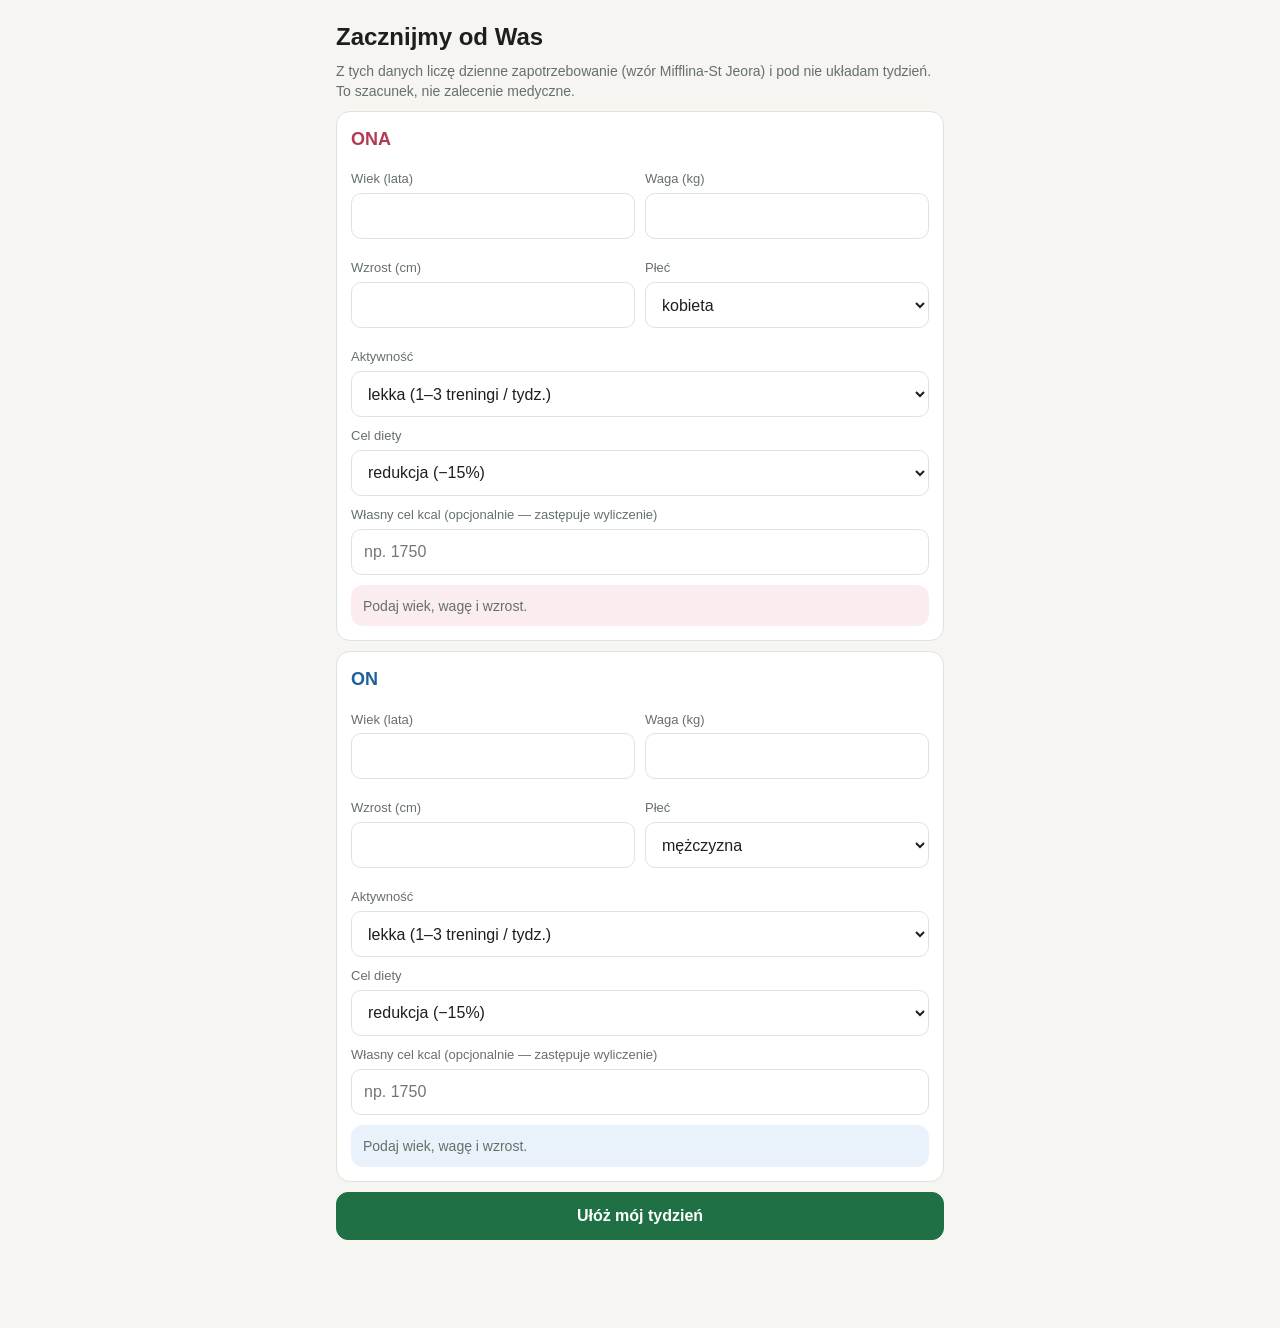
==== index.html @ 9d54a456 "Add files via upload" ====
<!doctype html>
<html lang="pl">
<head>
<meta charset="utf-8">
<meta name="viewport" content="width=device-width, initial-scale=1, viewport-fit=cover">
<title>Plan</title>
<link rel="manifest" href="manifest.json">
<meta name="theme-color" content="#1f7045">
<meta name="apple-mobile-web-app-capable" content="yes">
<meta name="apple-mobile-web-app-title" content="Plan">
<link rel="apple-touch-icon" href="icons/icon-180.png">
<link rel="icon" href="icons/icon-192.png">
<link rel="stylesheet" href="style.css">
</head>
<body>
<main id="view"><p class="pusty">Wczytuję bazę dań…</p></main>
<nav id="tabs" hidden>
  <button data-tab="tydzien">Tydzień</button>
  <button data-tab="zakupy">Zakupy</button>
  <button data-tab="ustawienia">Ustawienia</button>
</nav>
<div id="modal" hidden><div id="modal-box"></div></div>
<script src="app.js"></script>
</body>
</html>
---- style.css ----
:root {
  --bg: #f6f5f1; --card: #ffffff; --ink: #1c1f1d; --mute: #66706a; --line: #dfe3dc;
  --zielony: #1f7045; --zielony-tlo: #e6f1ea;
  --ona: #b23a55; --ona-tlo: #fbecef; --on: #1f5f9c; --on-tlo: #e9f1fa;
  --ostrz: #a8590b; --ostrz-tlo: #fdf1e1;
}
@media (prefers-color-scheme: dark) {
  :root {
    --bg: #131615; --card: #1d2220; --ink: #eceeeb; --mute: #9aa59f; --line: #2f3633;
    --zielony: #5cc48a; --zielony-tlo: #1b2e24;
    --ona: #f08aa2; --ona-tlo: #35202a; --on: #7fb6ea; --on-tlo: #1b2a3a;
    --ostrz: #f0b25e; --ostrz-tlo: #33270f;
  }
}
* { box-sizing: border-box; }
html { -webkit-text-size-adjust: 100%; }
body {
  margin: 0; background: var(--bg); color: var(--ink);
  font: 16px/1.45 -apple-system, BlinkMacSystemFont, "Segoe UI", Roboto, sans-serif;
  padding-bottom: calc(72px + env(safe-area-inset-bottom));
}
main { max-width: 640px; margin: 0 auto; padding: calc(12px + env(safe-area-inset-top)) 16px 16px; }
h1 { font-size: 24px; margin: 8px 0 4px; }
h2 { font-size: 18px; margin: 20px 0 8px; }
h3 { font-size: 15px; margin: 14px 0 6px; color: var(--mute); text-transform: uppercase; letter-spacing: .04em; }
p { margin: 6px 0; }
.mute { color: var(--mute); font-size: 14px; }
.pusty { color: var(--mute); text-align: center; padding: 48px 0; }
.ona { color: var(--ona); } .on { color: var(--on); }

button, select, input { font: inherit; color: inherit; }
button { cursor: pointer; }
.btn {
  display: inline-flex; align-items: center; justify-content: center; min-height: 48px; padding: 0 18px;
  border-radius: 12px; border: 1px solid var(--line); background: var(--card); font-weight: 600;
}
.btn.glowny { background: var(--zielony); border-color: var(--zielony); color: #fff; }
@media (prefers-color-scheme: dark) { .btn.glowny { color: #0e1512; } }
.btn.maly { min-height: 36px; padding: 0 12px; font-size: 14px; border-radius: 10px; }
.btn.szeroki { width: 100%; }
.rzad { display: flex; gap: 8px; flex-wrap: wrap; }
.rzad > .btn { flex: 1; }

.karta { background: var(--card); border: 1px solid var(--line); border-radius: 14px; padding: 14px; margin: 10px 0; }

/* podsumowanie */
.cele { display: grid; grid-template-columns: 1fr 1fr; gap: 8px; }
.cel { border-radius: 12px; padding: 10px 12px; }
.cel.ona { background: var(--ona-tlo); } .cel.on { background: var(--on-tlo); }
.cel b { display: block; font-size: 13px; letter-spacing: .04em; }
.cel .duze { font-size: 20px; font-weight: 700; color: var(--ink); }
.cel small { display: block; color: var(--ink); font-size: 13px; }
.znak { font-weight: 700; }
.znak.ok { color: var(--zielony); } .znak.zle { color: var(--ostrz); }

/* dni */
details.dzien { background: var(--card); border: 1px solid var(--line); border-radius: 14px; margin: 10px 0; overflow: hidden; }
details.dzien > summary { list-style: none; padding: 12px 14px; cursor: pointer; display: flex; justify-content: space-between; gap: 8px; align-items: baseline; }
details.dzien > summary::-webkit-details-marker { display: none; }
details.dzien > summary b { font-size: 17px; }
details.dzien > summary span { font-size: 13px; text-align: right; }
details.dzien[open] > summary { border-bottom: 1px solid var(--line); }
.dzien-tresc { padding: 4px 14px 14px; }
.posilek { padding: 10px 0; border-bottom: 1px solid var(--line); }
.posilek:last-of-type { border-bottom: 0; }
.posilek .gora { display: flex; justify-content: space-between; align-items: center; gap: 8px; }
.posilek .pora { font-size: 12px; color: var(--mute); font-weight: 600; }
.posilek .nazwa { background: none; border: 0; padding: 0; text-align: left; font-weight: 600; text-decoration: underline; text-decoration-color: var(--line); text-underline-offset: 3px; }
.posilek .liczby { font-size: 13px; margin-top: 2px; }
.znaczek { display: inline-block; font-size: 12px; padding: 1px 7px; border-radius: 99px; background: var(--zielony-tlo); color: var(--zielony); margin-top: 4px; }
.znaczek.ostrz { background: var(--ostrz-tlo); color: var(--ostrz); }
.trening { display: flex; gap: 16px; padding: 8px 0 2px; font-size: 14px; }
.trening label { display: flex; align-items: center; gap: 6px; min-height: 36px; }
.trening input { width: 20px; height: 20px; }
.wieczor { background: var(--zielony-tlo); border-radius: 10px; padding: 8px 12px; margin-top: 10px; font-size: 14px; }
.wieczor ul { margin: 4px 0 0; padding-left: 18px; }

/* zakładki */
#tabs {
  position: fixed; left: 0; right: 0; bottom: 0; display: flex; background: var(--card);
  border-top: 1px solid var(--line); padding-bottom: env(safe-area-inset-bottom); z-index: 5;
}
#tabs[hidden] { display: none; }
#tabs button { flex: 1; min-height: 56px; background: none; border: 0; font-weight: 600; color: var(--mute); }
#tabs button.akt { color: var(--zielony); box-shadow: inset 0 3px 0 var(--zielony); }

/* okno */
#modal { position: fixed; inset: 0; background: rgba(0,0,0,.45); z-index: 10; display: flex; align-items: flex-end; justify-content: center; }
#modal[hidden] { display: none; }
#modal-box {
  background: var(--bg); width: 100%; max-width: 640px; max-height: 92vh; overflow-y: auto;
  border-radius: 18px 18px 0 0; padding: 16px 16px calc(24px + env(safe-area-inset-bottom));
}
.okno-gora { display: flex; justify-content: space-between; align-items: flex-start; gap: 12px; position: sticky; top: -16px; background: var(--bg); padding: 8px 0; }
.okno-gora h2 { margin: 0; }
table.skl { width: 100%; border-collapse: collapse; font-size: 15px; }
table.skl td { padding: 7px 0; border-bottom: 1px solid var(--line); vertical-align: top; }
table.skl td:last-child { text-align: right; white-space: nowrap; font-weight: 600; padding-left: 10px; }
table.skl tr.grupa td { font-size: 12px; color: var(--mute); font-weight: 700; letter-spacing: .04em; border-bottom: 0; padding-bottom: 0; }
ol.kroki { padding-left: 22px; margin: 6px 0; }
ol.kroki li { margin: 6px 0; }
.podzial { display: grid; grid-template-columns: 1fr 1fr; gap: 8px; margin: 10px 0; }
.podzial > div { border-radius: 12px; padding: 10px 12px; font-size: 14px; }
.podzial .ona { background: var(--ona-tlo); color: var(--ink); } .podzial .on { background: var(--on-tlo); color: var(--ink); }
.podzial b { display: block; font-size: 12px; letter-spacing: .04em; }
.wybor { display: block; width: 100%; text-align: left; background: var(--card); border: 1px solid var(--line); border-radius: 12px; padding: 12px; margin: 8px 0; }
.wybor.teraz { border-color: var(--zielony); }
.wybor b { display: block; }

/* zakupy */
.poz { display: flex; gap: 12px; align-items: flex-start; padding: 10px 0; border-bottom: 1px solid var(--line); }
.poz:last-child { border-bottom: 0; }
.poz input { width: 24px; height: 24px; margin: 1px 0 0; flex: none; accent-color: var(--zielony); }
.poz .co { flex: 1; }
.poz small { display: block; color: var(--mute); }
.poz.kupione .co { text-decoration: line-through; color: var(--mute); }

/* formularz */
.pole { display: block; margin: 10px 0; }
.pole span { display: block; font-size: 13px; color: var(--mute); margin-bottom: 4px; }
.pole input, .pole select { width: 100%; min-height: 46px; padding: 0 12px; border-radius: 10px; border: 1px solid var(--line); background: var(--card); }
.dwa { display: grid; grid-template-columns: 1fr 1fr; gap: 10px; }
.wynik { border-radius: 12px; padding: 10px 12px; margin-top: 8px; font-size: 15px; }
.wynik.ona { background: var(--ona-tlo); color: var(--ink); } .wynik.on { background: var(--on-tlo); color: var(--ink); }
.uwaga { background: var(--ostrz-tlo); color: var(--ostrz); border-radius: 10px; padding: 8px 12px; font-size: 14px; margin: 8px 0; }
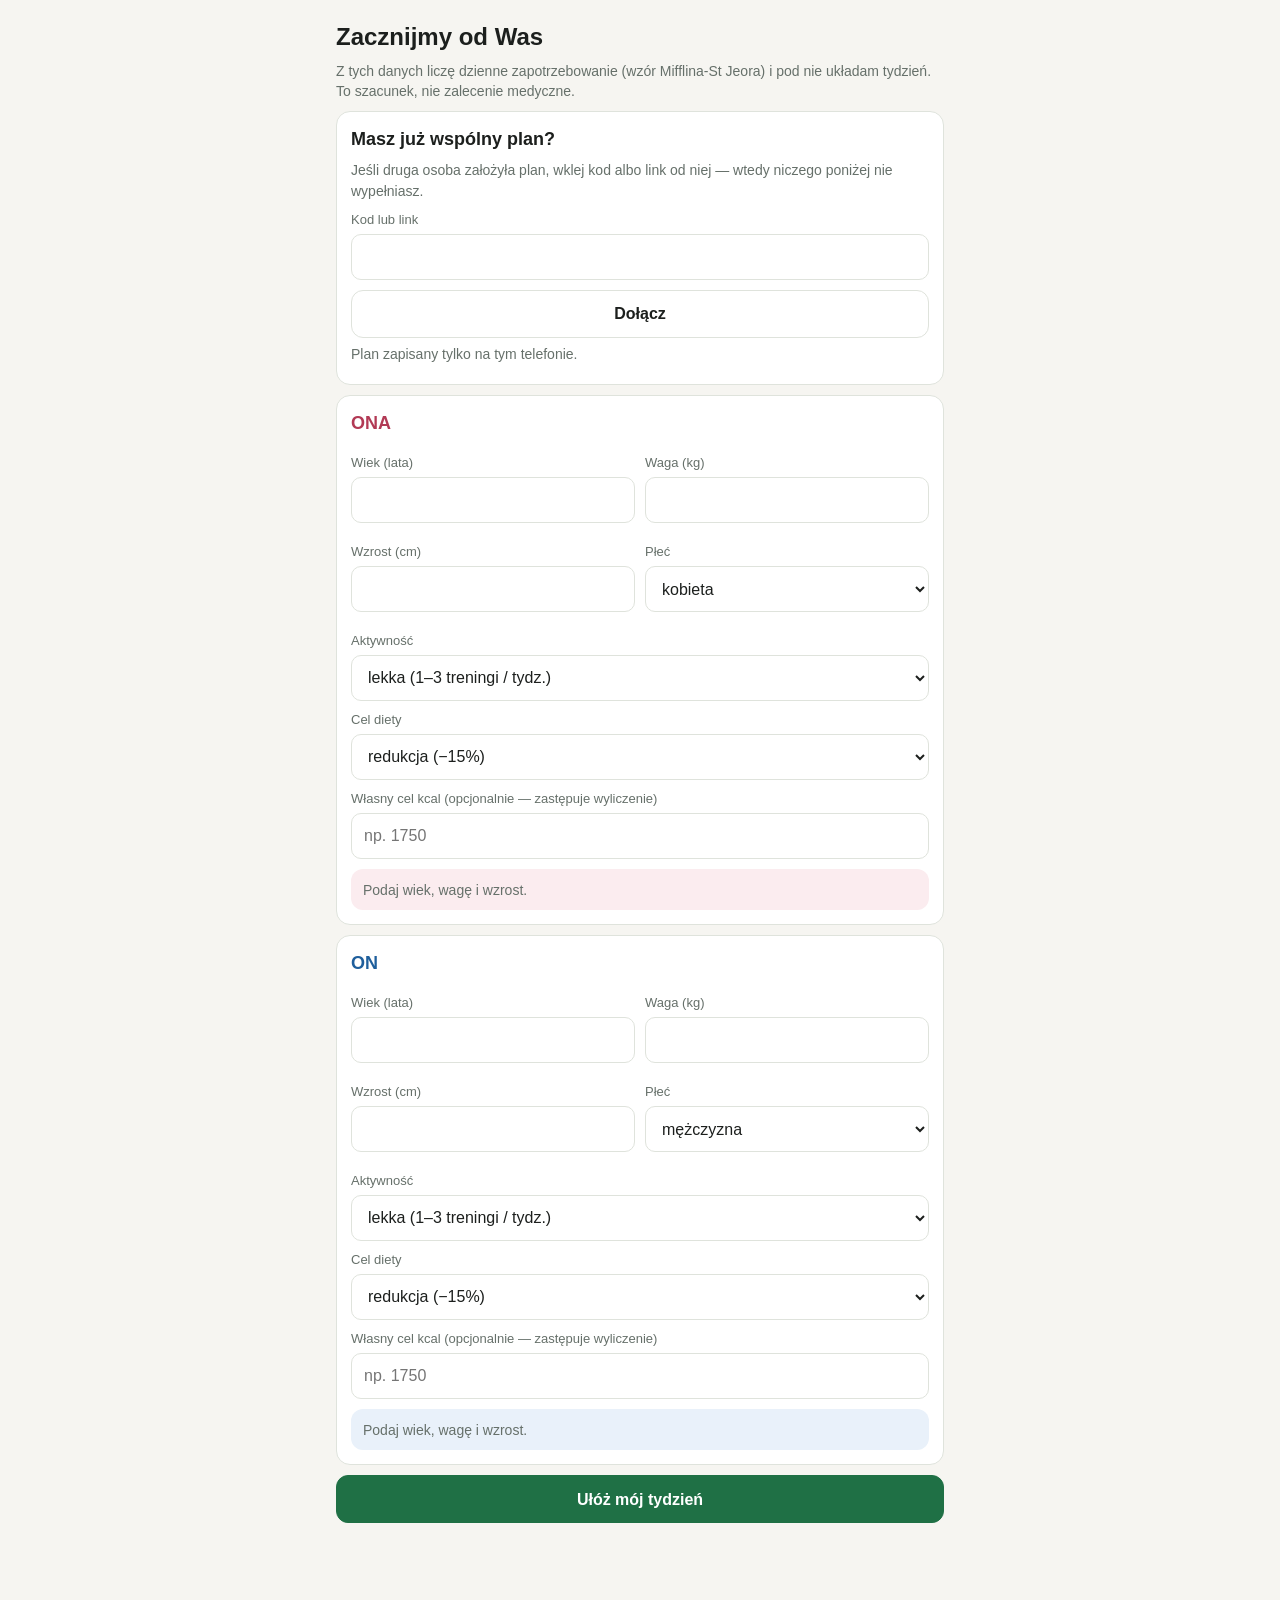
==== commit 7c78339d: "Obrazki dań, ulubione/ukryte, wyszukiwarka, waga, przypomnienia, lodówka i spontaniczne gotowanie Co" ====
--- a/index.html
+++ b/index.html
@@ -17,9 +17,13 @@
 <nav id="tabs" hidden>
   <button data-tab="tydzien">Tydzień</button>
   <button data-tab="zakupy">Zakupy</button>
+  <button data-tab="lodowka">Lodówka</button>
+  <button data-tab="waga">Waga</button>
   <button data-tab="ustawienia">Ustawienia</button>
 </nav>
 <div id="modal" hidden><div id="modal-box"></div></div>
+<script src="obrazki.js"></script>
 <script src="app.js"></script>
+<script type="module" src="sync.js"></script>
 </body>
 </html>
--- a/style.css
+++ b/style.css
@@ -122,4 +122,38 @@
 .dwa { display: grid; grid-template-columns: 1fr 1fr; gap: 10px; }
 .wynik { border-radius: 12px; padding: 10px 12px; margin-top: 8px; font-size: 15px; }
 .wynik.ona { background: var(--ona-tlo); color: var(--ink); } .wynik.on { background: var(--on-tlo); color: var(--ink); }
+.ostrz-txt { color: var(--ostrz); }
 .uwaga { background: var(--ostrz-tlo); color: var(--ostrz); border-radius: 10px; padding: 8px 12px; font-size: 14px; margin: 8px 0; }
+
+/* obrazki dań */
+.obr { display: inline-block; width: 44px; height: 44px; flex: none; }
+.obr svg { width: 100%; height: 100%; display: block; }
+.obr.duzy { width: 84px; height: 84px; }
+.posilek .gora { justify-content: flex-start; }
+.posilek .gora .nazwa { flex: 1; }
+.posilek .gora .btn { flex: none; }
+.przepis-gora { display: flex; gap: 12px; align-items: center; margin: 6px 0 10px; }
+.oceny { display: flex; gap: 6px; flex-wrap: wrap; }
+.btn.ocena.wl { background: var(--zielony-tlo); border-color: var(--zielony); color: var(--zielony); }
+.wiersz { margin: 8px 0; }
+.wiersz.ukryte { opacity: .55; }
+.wiersz .oceny { margin-top: 4px; }
+.wybor { display: flex; gap: 10px; align-items: center; margin: 0; }
+.wybor .tx { flex: 1; }
+.ok-txt { color: var(--zielony); font-size: 14px; }
+/* przypomnienia */
+.przyp { background: var(--zielony-tlo); border-radius: 12px; padding: 8px 12px; margin: 10px 0; font-size: 14px; }
+.przyp ul { margin: 4px 0 0; padding-left: 18px; }
+.przyp > div + div { margin-top: 8px; }
+/* waga i lodówka */
+.wykres { width: 100%; height: auto; }
+.wykres text { fill: var(--mute); font-size: 9px; }
+.wykres.ona { color: var(--ona); } .wykres.on { color: var(--on); }
+.wpis { display: flex; justify-content: space-between; align-items: center; gap: 8px; padding: 6px 0; border-bottom: 1px solid var(--line); font-size: 15px; }
+.stan { display: flex; gap: 8px; align-items: center; padding: 6px 0; border-bottom: 1px solid var(--line); }
+.stan .co { flex: 1; }
+.stan input { width: 84px; min-height: 40px; border: 1px solid var(--line); border-radius: 10px; padding: 0 8px; background: var(--card); text-align: right; }
+.zuzyj { display: flex; gap: 8px; align-items: center; font-size: 13px; color: var(--mute); margin-top: 4px; }
+.zuzyj input { width: 18px; height: 18px; accent-color: var(--zielony); }
+textarea { width: 100%; padding: 10px 12px; border-radius: 10px; border: 1px solid var(--line); background: var(--card); margin-bottom: 8px; font: inherit; }
+#tabs button { font-size: 13px; }
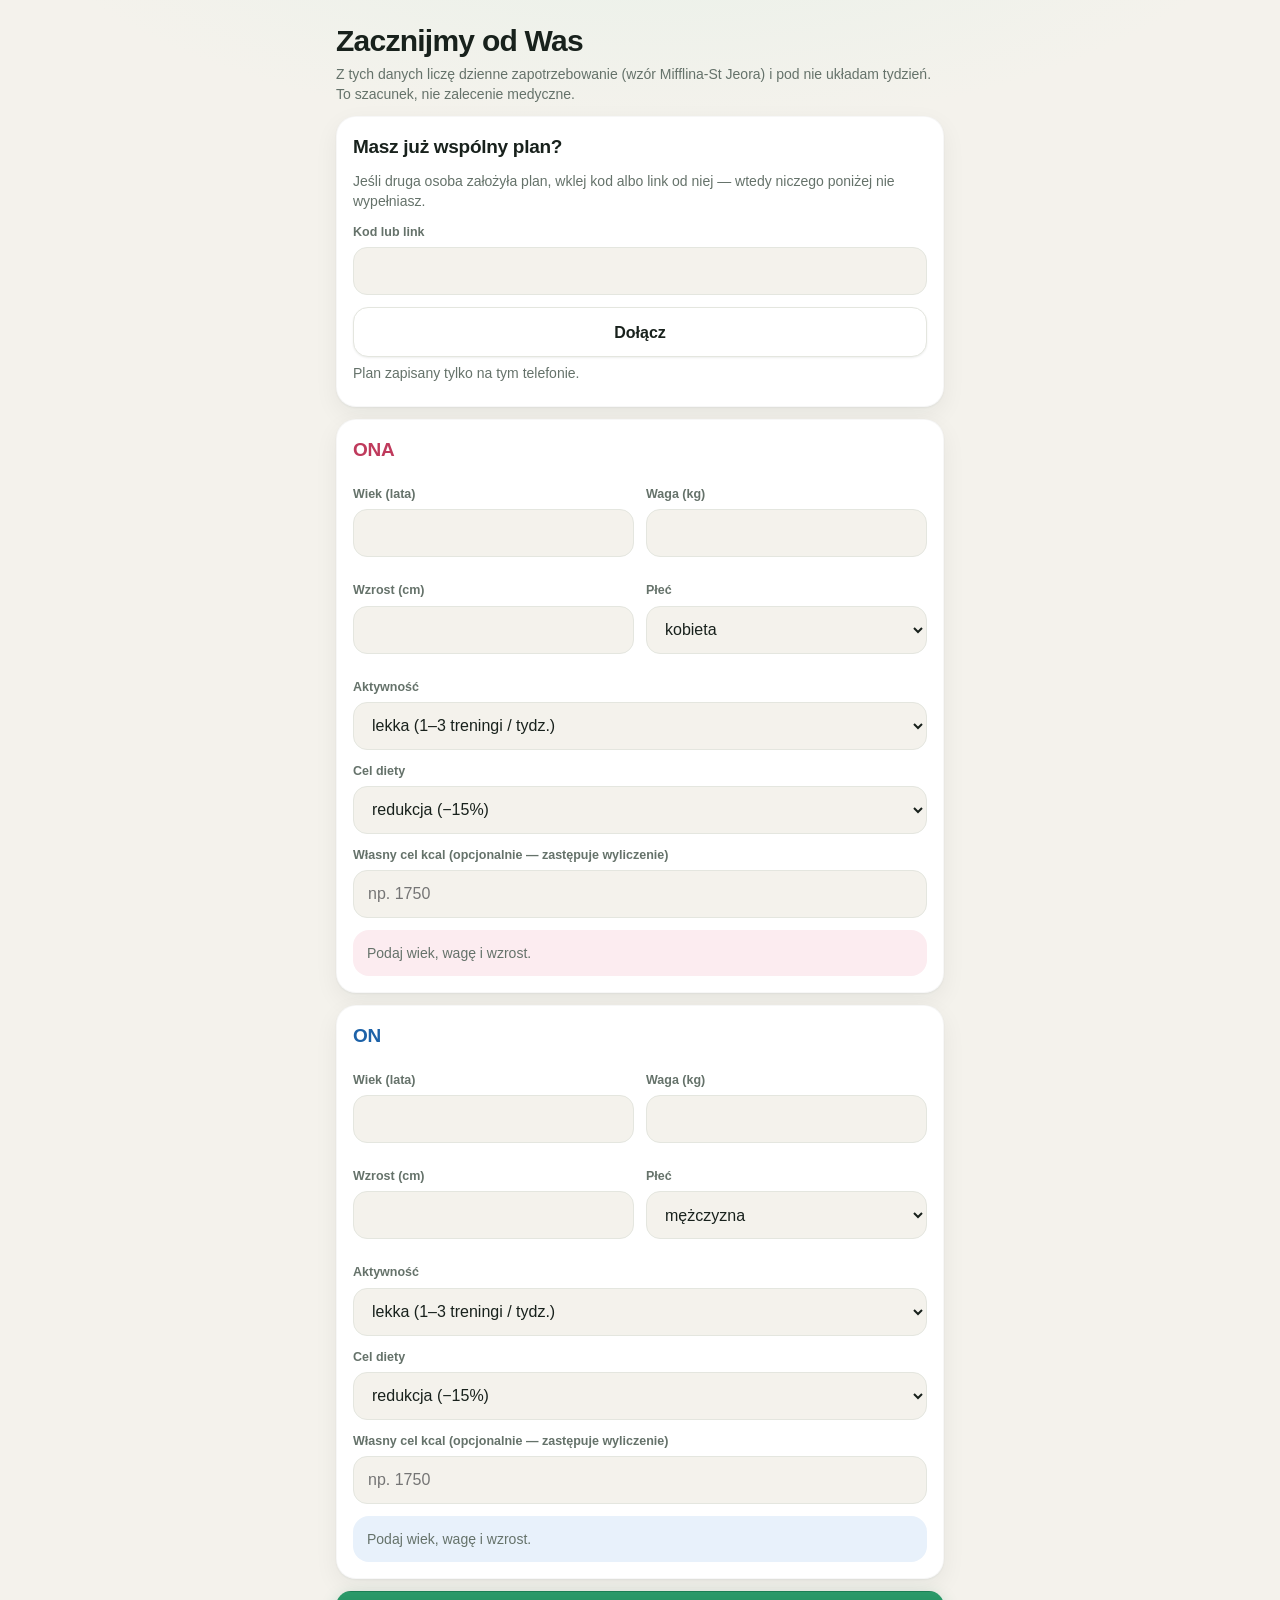
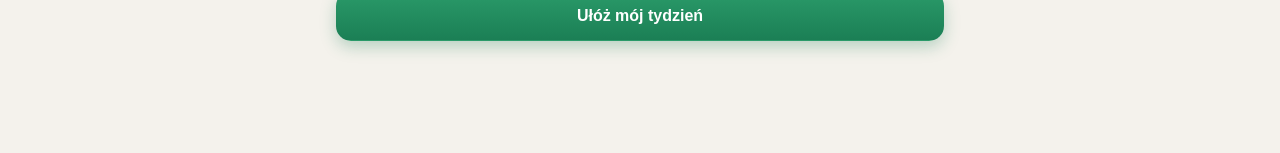
==== commit 843f3a39: "Nowy wygląd aplikacji; przyprawy i dodatki jako wiersze tabeli składników Co-Authored-By: Claude Son" ====
--- a/index.html
+++ b/index.html
@@ -5,7 +5,8 @@
 <meta name="viewport" content="width=device-width, initial-scale=1, viewport-fit=cover">
 <title>Plan</title>
 <link rel="manifest" href="manifest.json">
-<meta name="theme-color" content="#1f7045">
+<meta name="theme-color" content="#f4f2ec" media="(prefers-color-scheme: light)">
+<meta name="theme-color" content="#0f1311" media="(prefers-color-scheme: dark)">
 <meta name="apple-mobile-web-app-capable" content="yes">
 <meta name="apple-mobile-web-app-title" content="Plan">
 <link rel="apple-touch-icon" href="icons/icon-180.png">
@@ -15,11 +16,11 @@
 <body>
 <main id="view"><p class="pusty">Wczytuję bazę dań…</p></main>
 <nav id="tabs" hidden>
-  <button data-tab="tydzien">Tydzień</button>
-  <button data-tab="zakupy">Zakupy</button>
-  <button data-tab="lodowka">Lodówka</button>
-  <button data-tab="waga">Waga</button>
-  <button data-tab="ustawienia">Ustawienia</button>
+  <button data-tab="tydzien"><svg viewBox="0 0 24 24" aria-hidden="true"><rect x="3" y="5" width="18" height="16" rx="3.5"/><path d="M3 10h18M8 3v4M16 3v4"/></svg><span>Tydzień</span></button>
+  <button data-tab="zakupy"><svg viewBox="0 0 24 24" aria-hidden="true"><path d="M5 8.5h14l-1.2 11.5H6.2z"/><path d="M9 8.5a3 3 0 0 1 6 0"/></svg><span>Zakupy</span></button>
+  <button data-tab="lodowka"><svg viewBox="0 0 24 24" aria-hidden="true"><rect x="6" y="2.5" width="12" height="19" rx="3.5"/><path d="M6 10.5h12M9.5 6v1.8M9.5 13.5v3"/></svg><span>Lodówka</span></button>
+  <button data-tab="waga"><svg viewBox="0 0 24 24" aria-hidden="true"><rect x="3" y="4" width="18" height="16" rx="4.5"/><path d="M8.2 9.8a5 5 0 0 1 7.6 0M12 14l2.2-3"/></svg><span>Waga</span></button>
+  <button data-tab="ustawienia"><svg viewBox="0 0 24 24" aria-hidden="true"><path d="M4 7h9M17 7h3M4 17h3M11 17h9"/><circle cx="15" cy="7" r="2"/><circle cx="9" cy="17" r="2"/></svg><span>Ustawienia</span></button>
 </nav>
 <div id="modal" hidden><div id="modal-box"></div></div>
 <script src="obrazki.js"></script>
--- a/style.css
+++ b/style.css
@@ -1,159 +1,209 @@
+/* ───────── Plan — wygląd ───────── */
 :root {
-  --bg: #f6f5f1; --card: #ffffff; --ink: #1c1f1d; --mute: #66706a; --line: #dfe3dc;
-  --zielony: #1f7045; --zielony-tlo: #e6f1ea;
-  --ona: #b23a55; --ona-tlo: #fbecef; --on: #1f5f9c; --on-tlo: #e9f1fa;
-  --ostrz: #a8590b; --ostrz-tlo: #fdf1e1;
+  --bg: #f4f2ec; --bg2: #e8f1e9; --card: #ffffff; --ink: #18211c; --mute: #65726a; --line: #e4e6df;
+  --zielony: #1b7f55; --zielony2: #2a9a69; --zielony-tlo: #e3f2e9;
+  --ona: #bf3a5c; --ona-tlo: #fcecf0; --on: #1d62a8; --on-tlo: #e8f1fb;
+  --ostrz: #a8590b; --ostrz-tlo: #fdf1df;
+  --nav: rgba(255, 255, 255, .84);
+  --cien: 0 1px 2px rgba(24, 40, 30, .05), 0 8px 24px rgba(24, 40, 30, .06);
+  --cien-maly: 0 1px 2px rgba(24, 40, 30, .08);
+  --r: 20px;
 }
 @media (prefers-color-scheme: dark) {
   :root {
-    --bg: #131615; --card: #1d2220; --ink: #eceeeb; --mute: #9aa59f; --line: #2f3633;
-    --zielony: #5cc48a; --zielony-tlo: #1b2e24;
-    --ona: #f08aa2; --ona-tlo: #35202a; --on: #7fb6ea; --on-tlo: #1b2a3a;
+    --bg: #0f1311; --bg2: #14201a; --card: #1a201d; --ink: #edf0ec; --mute: #9aa79f; --line: #2a322e;
+    --zielony: #5cc48a; --zielony2: #7ad7a3; --zielony-tlo: #1a2e24;
+    --ona: #f391aa; --ona-tlo: #3a2029; --on: #86bcee; --on-tlo: #1a2b3d;
     --ostrz: #f0b25e; --ostrz-tlo: #33270f;
+    --nav: rgba(26, 32, 29, .86);
+    --cien: 0 1px 2px rgba(0, 0, 0, .3), 0 8px 24px rgba(0, 0, 0, .25);
+    --cien-maly: 0 1px 2px rgba(0, 0, 0, .35);
   }
 }
-* { box-sizing: border-box; }
+* { box-sizing: border-box; -webkit-tap-highlight-color: transparent; }
 html { -webkit-text-size-adjust: 100%; }
 body {
-  margin: 0; background: var(--bg); color: var(--ink);
-  font: 16px/1.45 -apple-system, BlinkMacSystemFont, "Segoe UI", Roboto, sans-serif;
-  padding-bottom: calc(72px + env(safe-area-inset-bottom));
-}
-main { max-width: 640px; margin: 0 auto; padding: calc(12px + env(safe-area-inset-top)) 16px 16px; }
-h1 { font-size: 24px; margin: 8px 0 4px; }
-h2 { font-size: 18px; margin: 20px 0 8px; }
-h3 { font-size: 15px; margin: 14px 0 6px; color: var(--mute); text-transform: uppercase; letter-spacing: .04em; }
+  margin: 0; color: var(--ink);
+  background: radial-gradient(900px 360px at 50% -120px, var(--bg2), transparent 70%), var(--bg);
+  background-attachment: fixed;
+  font: 16px/1.45 -apple-system, BlinkMacSystemFont, "SF Pro Text", "Segoe UI", Roboto, sans-serif;
+  padding-bottom: calc(96px + env(safe-area-inset-bottom));
+}
+main { max-width: 640px; margin: 0 auto; padding: calc(14px + env(safe-area-inset-top)) 16px 16px; }
+h1 { font-size: 30px; line-height: 1.12; letter-spacing: -.025em; font-weight: 800; margin: 10px 0 6px; }
+h2 { font-size: 19px; letter-spacing: -.015em; font-weight: 750; margin: 26px 0 10px; }
+h3 { font-size: 12px; margin: 18px 0 8px; color: var(--mute); text-transform: uppercase; letter-spacing: .08em; font-weight: 700; }
 p { margin: 6px 0; }
 .mute { color: var(--mute); font-size: 14px; }
-.pusty { color: var(--mute); text-align: center; padding: 48px 0; }
+.pusty { color: var(--mute); text-align: center; padding: 56px 0; }
 .ona { color: var(--ona); } .on { color: var(--on); }
 
-button, select, input { font: inherit; color: inherit; }
-button { cursor: pointer; }
+/* przyciski i pola */
+button, select, input, textarea { font: inherit; color: inherit; }
+button { cursor: pointer; transition: transform .12s ease, box-shadow .15s ease, background .15s ease; }
+button:active { transform: scale(.97); }
 .btn {
-  display: inline-flex; align-items: center; justify-content: center; min-height: 48px; padding: 0 18px;
-  border-radius: 12px; border: 1px solid var(--line); background: var(--card); font-weight: 600;
-}
-.btn.glowny { background: var(--zielony); border-color: var(--zielony); color: #fff; }
-@media (prefers-color-scheme: dark) { .btn.glowny { color: #0e1512; } }
-.btn.maly { min-height: 36px; padding: 0 12px; font-size: 14px; border-radius: 10px; }
+  display: inline-flex; align-items: center; justify-content: center; min-height: 50px; padding: 0 20px; gap: 8px;
+  border-radius: 15px; border: 1px solid var(--line); background: var(--card); font-weight: 650;
+  box-shadow: var(--cien-maly);
+}
+.btn.glowny { background: linear-gradient(180deg, var(--zielony2), var(--zielony)); border-color: transparent; color: #fff; box-shadow: 0 6px 16px rgba(27, 127, 85, .28); }
+@media (prefers-color-scheme: dark) { .btn.glowny { color: #0b1510; box-shadow: 0 6px 16px rgba(92, 196, 138, .2); } }
+.btn.maly { min-height: 36px; padding: 0 14px; font-size: 14px; border-radius: 999px; box-shadow: none; background: var(--card); }
 .btn.szeroki { width: 100%; }
 .rzad { display: flex; gap: 8px; flex-wrap: wrap; }
 .rzad > .btn { flex: 1; }
-
-.karta { background: var(--card); border: 1px solid var(--line); border-radius: 14px; padding: 14px; margin: 10px 0; }
-
-/* podsumowanie */
-.cele { display: grid; grid-template-columns: 1fr 1fr; gap: 8px; }
-.cel { border-radius: 12px; padding: 10px 12px; }
-.cel.ona { background: var(--ona-tlo); } .cel.on { background: var(--on-tlo); }
-.cel b { display: block; font-size: 13px; letter-spacing: .04em; }
-.cel .duze { font-size: 20px; font-weight: 700; color: var(--ink); }
-.cel small { display: block; color: var(--ink); font-size: 13px; }
-.znak { font-weight: 700; }
+button:disabled { opacity: .55; }
+:focus-visible { outline: 3px solid color-mix(in srgb, var(--zielony) 45%, transparent); outline-offset: 2px; }
+
+.karta { background: var(--card); border: 1px solid rgba(0, 0, 0, .03); border-radius: var(--r); padding: 16px; margin: 12px 0; box-shadow: var(--cien); }
+.karta > :first-child { margin-top: 0; }
+
+/* podsumowanie tygodnia */
+.cele { display: grid; grid-template-columns: 1fr 1fr; gap: 10px; margin: 10px 0; }
+.cel { border-radius: var(--r); padding: 14px; box-shadow: var(--cien); }
+.cel.ona { background: linear-gradient(160deg, var(--ona-tlo), color-mix(in srgb, var(--ona-tlo) 55%, var(--card))); }
+.cel.on { background: linear-gradient(160deg, var(--on-tlo), color-mix(in srgb, var(--on-tlo) 55%, var(--card))); }
+.cel b { display: block; font-size: 12px; letter-spacing: .1em; font-weight: 800; }
+.cel .duze { display: block; font-size: 26px; font-weight: 800; letter-spacing: -.02em; color: var(--ink); line-height: 1.15; margin-top: 2px; }
+.cel small { display: block; color: var(--mute); font-size: 12.5px; line-height: 1.35; margin-top: 2px; }
+.cel small:last-of-type { color: var(--ink); }
+.znak { font-weight: 800; }
 .znak.ok { color: var(--zielony); } .znak.zle { color: var(--ostrz); }
+.cel .sug { margin-top: 10px; background: var(--card); }
 
 /* dni */
-details.dzien { background: var(--card); border: 1px solid var(--line); border-radius: 14px; margin: 10px 0; overflow: hidden; }
-details.dzien > summary { list-style: none; padding: 12px 14px; cursor: pointer; display: flex; justify-content: space-between; gap: 8px; align-items: baseline; }
+details.dzien { background: var(--card); border: 1px solid rgba(0, 0, 0, .03); border-radius: var(--r); margin: 12px 0; overflow: hidden; box-shadow: var(--cien); }
+details.dzien > summary { list-style: none; padding: 14px 16px; cursor: pointer; display: flex; justify-content: space-between; gap: 10px; align-items: center; position: relative; padding-right: 40px; }
 details.dzien > summary::-webkit-details-marker { display: none; }
-details.dzien > summary b { font-size: 17px; }
-details.dzien > summary span { font-size: 13px; text-align: right; }
+details.dzien > summary::after {
+  content: ''; position: absolute; right: 16px; top: 50%; width: 8px; height: 8px; margin-top: -6px;
+  border-right: 2px solid var(--mute); border-bottom: 2px solid var(--mute); transform: rotate(45deg); transition: transform .2s ease;
+}
+details.dzien[open] > summary::after { transform: rotate(-135deg); margin-top: -2px; }
+details.dzien > summary b { font-size: 18px; letter-spacing: -.01em; font-weight: 750; }
+details.dzien > summary span { font-size: 12.5px; text-align: right; font-weight: 600; line-height: 1.5; }
+details.dzien > summary b span { font-weight: 500; font-size: 14px; }
 details.dzien[open] > summary { border-bottom: 1px solid var(--line); }
-.dzien-tresc { padding: 4px 14px 14px; }
-.posilek { padding: 10px 0; border-bottom: 1px solid var(--line); }
+details.dzien.dzis { box-shadow: 0 0 0 2px color-mix(in srgb, var(--zielony) 55%, transparent), var(--cien); }
+.dzis-znacz { display: inline-block; margin-left: 6px; padding: 1px 9px; border-radius: 999px; background: var(--zielony); color: #fff; font-size: 11px !important; font-weight: 800 !important; letter-spacing: .05em; text-transform: uppercase; vertical-align: 2px; }
+@media (prefers-color-scheme: dark) { .dzis-znacz { color: #0b1510; } }
+.dzien-tresc { padding: 4px 16px 16px; }
+.posilek { padding: 14px 0; border-bottom: 1px solid var(--line); }
 .posilek:last-of-type { border-bottom: 0; }
-.posilek .gora { display: flex; justify-content: space-between; align-items: center; gap: 8px; }
-.posilek .pora { font-size: 12px; color: var(--mute); font-weight: 600; }
-.posilek .nazwa { background: none; border: 0; padding: 0; text-align: left; font-weight: 600; text-decoration: underline; text-decoration-color: var(--line); text-underline-offset: 3px; }
-.posilek .liczby { font-size: 13px; margin-top: 2px; }
-.znaczek { display: inline-block; font-size: 12px; padding: 1px 7px; border-radius: 99px; background: var(--zielony-tlo); color: var(--zielony); margin-top: 4px; }
+.posilek .gora { display: flex; justify-content: flex-start; align-items: center; gap: 12px; }
+.posilek .gora .nazwa { flex: 1; }
+.posilek .gora .btn { flex: none; }
+.posilek .pora { font-size: 11.5px; color: var(--mute); font-weight: 750; text-transform: uppercase; letter-spacing: .07em; margin-bottom: 6px; }
+.posilek .nazwa { background: none; border: 0; padding: 0; text-align: left; font-weight: 650; font-size: 16px; line-height: 1.3; box-shadow: none; }
+.posilek .liczby { font-size: 13px; margin-top: 8px; display: flex; flex-wrap: wrap; gap: 6px; }
+.liczby > span { display: inline-block; padding: 3px 10px; border-radius: 999px; font-weight: 650; font-size: 12.5px; }
+.liczby > span.ona { background: var(--ona-tlo); } .liczby > span.on { background: var(--on-tlo); }
+.znaczek { display: inline-block; font-size: 12px; padding: 2px 9px; border-radius: 999px; background: var(--zielony-tlo); color: var(--zielony); margin: 6px 4px 0 0; font-weight: 600; }
 .znaczek.ostrz { background: var(--ostrz-tlo); color: var(--ostrz); }
-.trening { display: flex; gap: 16px; padding: 8px 0 2px; font-size: 14px; }
-.trening label { display: flex; align-items: center; gap: 6px; min-height: 36px; }
-.trening input { width: 20px; height: 20px; }
-.wieczor { background: var(--zielony-tlo); border-radius: 10px; padding: 8px 12px; margin-top: 10px; font-size: 14px; }
+.trening { display: flex; gap: 10px; padding: 10px 0 4px; font-size: 14px; align-items: center; flex-wrap: wrap; }
+.trening label { display: flex; align-items: center; gap: 7px; min-height: 36px; padding: 0 12px; border-radius: 999px; background: var(--bg); border: 1px solid var(--line); font-weight: 650; }
+.trening input { width: 18px; height: 18px; accent-color: var(--zielony); }
+.wieczor { background: var(--zielony-tlo); border-radius: 14px; padding: 10px 14px; margin-top: 12px; font-size: 14px; }
 .wieczor ul { margin: 4px 0 0; padding-left: 18px; }
-
-/* zakładki */
+.zuzyj { display: flex; gap: 8px; align-items: center; font-size: 13px; color: var(--mute); margin-top: 8px; min-height: 28px; }
+.zuzyj input { width: 20px; height: 20px; accent-color: var(--zielony); }
+
+/* dolny pasek zakładek */
 #tabs {
-  position: fixed; left: 0; right: 0; bottom: 0; display: flex; background: var(--card);
-  border-top: 1px solid var(--line); padding-bottom: env(safe-area-inset-bottom); z-index: 5;
+  position: fixed; left: 12px; right: 12px; bottom: calc(10px + env(safe-area-inset-bottom)); max-width: 616px; margin: 0 auto;
+  display: flex; gap: 2px; padding: 6px; z-index: 5; border-radius: 26px; border: 1px solid rgba(0, 0, 0, .05);
+  background: var(--nav); -webkit-backdrop-filter: saturate(180%) blur(18px); backdrop-filter: saturate(180%) blur(18px);
+  box-shadow: 0 10px 32px rgba(0, 0, 0, .16);
 }
 #tabs[hidden] { display: none; }
-#tabs button { flex: 1; min-height: 56px; background: none; border: 0; font-weight: 600; color: var(--mute); }
-#tabs button.akt { color: var(--zielony); box-shadow: inset 0 3px 0 var(--zielony); }
-
-/* okno */
-#modal { position: fixed; inset: 0; background: rgba(0,0,0,.45); z-index: 10; display: flex; align-items: flex-end; justify-content: center; }
+#tabs button { flex: 1; min-height: 54px; background: none; border: 0; border-radius: 20px; font-size: 11px; font-weight: 700; color: var(--mute); display: flex; flex-direction: column; align-items: center; justify-content: center; gap: 3px; padding: 0 2px; box-shadow: none; }
+#tabs button svg { width: 23px; height: 23px; fill: none; stroke: currentColor; stroke-width: 1.8; stroke-linecap: round; stroke-linejoin: round; }
+#tabs button.akt { color: var(--zielony); background: var(--zielony-tlo); }
+
+/* okno (arkusz od dołu) */
+#modal { position: fixed; inset: 0; background: rgba(8, 14, 11, .5); -webkit-backdrop-filter: blur(3px); backdrop-filter: blur(3px); z-index: 10; display: flex; align-items: flex-end; justify-content: center; animation: tlo .2s ease; }
 #modal[hidden] { display: none; }
 #modal-box {
-  background: var(--bg); width: 100%; max-width: 640px; max-height: 92vh; overflow-y: auto;
-  border-radius: 18px 18px 0 0; padding: 16px 16px calc(24px + env(safe-area-inset-bottom));
-}
-.okno-gora { display: flex; justify-content: space-between; align-items: flex-start; gap: 12px; position: sticky; top: -16px; background: var(--bg); padding: 8px 0; }
-.okno-gora h2 { margin: 0; }
+  background: var(--bg); width: 100%; max-width: 640px; max-height: 92vh; overflow-y: auto; -webkit-overflow-scrolling: touch;
+  border-radius: 28px 28px 0 0; padding: 10px 18px calc(28px + env(safe-area-inset-bottom)); animation: wsun .26s cubic-bezier(.2, .8, .2, 1);
+  box-shadow: 0 -10px 40px rgba(0, 0, 0, .25);
+}
+#modal-box::before { content: ''; display: block; width: 42px; height: 5px; border-radius: 5px; background: var(--line); margin: 0 auto 6px; }
+@keyframes wsun { from { transform: translateY(40px); opacity: .4; } to { transform: none; opacity: 1; } }
+@keyframes tlo { from { opacity: 0; } to { opacity: 1; } }
+@media (prefers-reduced-motion: reduce) { #modal, #modal-box { animation: none; } * { transition: none !important; } }
+.okno-gora { display: flex; justify-content: space-between; align-items: flex-start; gap: 12px; position: sticky; top: -10px; background: var(--bg); padding: 8px 0 10px; z-index: 2; }
+.okno-gora h2 { margin: 0; font-size: 21px; line-height: 1.2; }
 table.skl { width: 100%; border-collapse: collapse; font-size: 15px; }
-table.skl td { padding: 7px 0; border-bottom: 1px solid var(--line); vertical-align: top; }
-table.skl td:last-child { text-align: right; white-space: nowrap; font-weight: 600; padding-left: 10px; }
-table.skl tr.grupa td { font-size: 12px; color: var(--mute); font-weight: 700; letter-spacing: .04em; border-bottom: 0; padding-bottom: 0; }
-ol.kroki { padding-left: 22px; margin: 6px 0; }
-ol.kroki li { margin: 6px 0; }
-.podzial { display: grid; grid-template-columns: 1fr 1fr; gap: 8px; margin: 10px 0; }
-.podzial > div { border-radius: 12px; padding: 10px 12px; font-size: 14px; }
+table.skl td { padding: 9px 0; border-bottom: 1px solid var(--line); vertical-align: top; }
+table.skl td:last-child { text-align: right; white-space: nowrap; font-weight: 700; padding-left: 12px; }
+table.skl tr.grupa td { font-size: 11.5px; color: var(--mute); font-weight: 800; letter-spacing: .08em; border-bottom: 0; padding-bottom: 0; padding-top: 14px; }
+ol.kroki { padding-left: 0; margin: 8px 0; list-style: none; counter-reset: k; }
+ol.kroki li { counter-increment: k; margin: 10px 0; padding-left: 40px; position: relative; }
+ol.kroki li::before { content: counter(k); position: absolute; left: 0; top: 0; width: 28px; height: 28px; border-radius: 50%; background: var(--zielony-tlo); color: var(--zielony); font-weight: 800; font-size: 13px; display: grid; place-items: center; }
+.podzial { display: grid; grid-template-columns: 1fr 1fr; gap: 10px; margin: 10px 0; }
+.podzial > div { border-radius: 16px; padding: 12px 14px; font-size: 14px; }
 .podzial .ona { background: var(--ona-tlo); color: var(--ink); } .podzial .on { background: var(--on-tlo); color: var(--ink); }
-.podzial b { display: block; font-size: 12px; letter-spacing: .04em; }
-.wybor { display: block; width: 100%; text-align: left; background: var(--card); border: 1px solid var(--line); border-radius: 12px; padding: 12px; margin: 8px 0; }
-.wybor.teraz { border-color: var(--zielony); }
-.wybor b { display: block; }
+.podzial b { display: block; font-size: 12px; letter-spacing: .1em; font-weight: 800; }
+.podzial .ona b { color: var(--ona); } .podzial .on b { color: var(--on); }
+.wybor { display: flex; gap: 12px; align-items: center; width: 100%; text-align: left; background: var(--card); border: 1px solid var(--line); border-radius: 18px; padding: 10px 12px; margin: 0; box-shadow: var(--cien-maly); }
+.wybor.teraz { border-color: var(--zielony); box-shadow: 0 0 0 1px var(--zielony); }
+.wybor b { display: block; font-size: 15.5px; line-height: 1.3; }
+.wybor .tx { flex: 1; min-width: 0; }
 
 /* zakupy */
-.poz { display: flex; gap: 12px; align-items: flex-start; padding: 10px 0; border-bottom: 1px solid var(--line); }
+.poz { display: flex; gap: 14px; align-items: flex-start; padding: 12px 0; border-bottom: 1px solid var(--line); }
 .poz:last-child { border-bottom: 0; }
-.poz input { width: 24px; height: 24px; margin: 1px 0 0; flex: none; accent-color: var(--zielony); }
-.poz .co { flex: 1; }
-.poz small { display: block; color: var(--mute); }
+.poz input { width: 26px; height: 26px; margin: 0; flex: none; accent-color: var(--zielony); }
+.poz .co { flex: 1; line-height: 1.35; }
+.poz small { display: block; color: var(--mute); font-size: 12.5px; margin-top: 2px; }
 .poz.kupione .co { text-decoration: line-through; color: var(--mute); }
-
-/* formularz */
-.pole { display: block; margin: 10px 0; }
-.pole span { display: block; font-size: 13px; color: var(--mute); margin-bottom: 4px; }
-.pole input, .pole select { width: 100%; min-height: 46px; padding: 0 12px; border-radius: 10px; border: 1px solid var(--line); background: var(--card); }
-.dwa { display: grid; grid-template-columns: 1fr 1fr; gap: 10px; }
-.wynik { border-radius: 12px; padding: 10px 12px; margin-top: 8px; font-size: 15px; }
+.poz.kupione { opacity: .7; }
+
+/* formularze */
+.pole { display: block; margin: 12px 0; }
+.pole span { display: block; font-size: 12.5px; color: var(--mute); margin-bottom: 6px; font-weight: 650; }
+.pole input, .pole select, textarea, .stan input {
+  width: 100%; min-height: 48px; padding: 0 14px; border-radius: 14px; border: 1px solid var(--line); background: var(--bg); transition: border-color .15s, box-shadow .15s;
+}
+.pole input:focus, .pole select:focus, textarea:focus, .stan input:focus { outline: none; border-color: var(--zielony); box-shadow: 0 0 0 3px color-mix(in srgb, var(--zielony) 25%, transparent); }
+textarea { padding: 12px 14px; margin-bottom: 10px; font: inherit; resize: vertical; }
+.dwa { display: grid; grid-template-columns: 1fr 1fr; gap: 12px; }
+.wynik { border-radius: 16px; padding: 12px 14px; margin-top: 10px; font-size: 15px; }
 .wynik.ona { background: var(--ona-tlo); color: var(--ink); } .wynik.on { background: var(--on-tlo); color: var(--ink); }
 .ostrz-txt { color: var(--ostrz); }
-.uwaga { background: var(--ostrz-tlo); color: var(--ostrz); border-radius: 10px; padding: 8px 12px; font-size: 14px; margin: 8px 0; }
+.uwaga { background: var(--ostrz-tlo); color: var(--ostrz); border-radius: 14px; padding: 10px 14px; font-size: 14px; margin: 10px 0; }
+.ok-txt { color: var(--zielony); font-size: 14px; font-weight: 600; }
 
 /* obrazki dań */
-.obr { display: inline-block; width: 44px; height: 44px; flex: none; }
+.obr { display: inline-block; width: 54px; height: 54px; flex: none; border-radius: 16px; overflow: hidden; box-shadow: var(--cien-maly); }
 .obr svg { width: 100%; height: 100%; display: block; }
-.obr.duzy { width: 84px; height: 84px; }
-.posilek .gora { justify-content: flex-start; }
-.posilek .gora .nazwa { flex: 1; }
-.posilek .gora .btn { flex: none; }
-.przepis-gora { display: flex; gap: 12px; align-items: center; margin: 6px 0 10px; }
+.obr.duzy { width: 96px; height: 96px; border-radius: 24px; }
+.przepis-gora { display: flex; gap: 14px; align-items: center; margin: 8px 0 12px; }
 .oceny { display: flex; gap: 6px; flex-wrap: wrap; }
 .btn.ocena.wl { background: var(--zielony-tlo); border-color: var(--zielony); color: var(--zielony); }
-.wiersz { margin: 8px 0; }
+.wiersz { margin: 12px 0; }
 .wiersz.ukryte { opacity: .55; }
-.wiersz .oceny { margin-top: 4px; }
-.wybor { display: flex; gap: 10px; align-items: center; margin: 0; }
-.wybor .tx { flex: 1; }
-.ok-txt { color: var(--zielony); font-size: 14px; }
-/* przypomnienia */
-.przyp { background: var(--zielony-tlo); border-radius: 12px; padding: 8px 12px; margin: 10px 0; font-size: 14px; }
+.wiersz .oceny { margin-top: 8px; padding-left: 4px; }
+
+/* przypomnienia i ostrzeżenia */
+.przyp { background: linear-gradient(160deg, var(--zielony-tlo), color-mix(in srgb, var(--zielony-tlo) 50%, var(--card))); border-radius: 18px; padding: 12px 16px; margin: 12px 0; font-size: 14px; box-shadow: var(--cien-maly); }
 .przyp ul { margin: 4px 0 0; padding-left: 18px; }
 .przyp > div + div { margin-top: 8px; }
+
 /* waga i lodówka */
 .wykres { width: 100%; height: auto; }
 .wykres text { fill: var(--mute); font-size: 9px; }
 .wykres.ona { color: var(--ona); } .wykres.on { color: var(--on); }
-.wpis { display: flex; justify-content: space-between; align-items: center; gap: 8px; padding: 6px 0; border-bottom: 1px solid var(--line); font-size: 15px; }
-.stan { display: flex; gap: 8px; align-items: center; padding: 6px 0; border-bottom: 1px solid var(--line); }
+.wpis { display: flex; justify-content: space-between; align-items: center; gap: 8px; padding: 8px 0; border-bottom: 1px solid var(--line); font-size: 15px; }
+.stan { display: flex; gap: 8px; align-items: center; padding: 8px 0; border-bottom: 1px solid var(--line); }
 .stan .co { flex: 1; }
-.stan input { width: 84px; min-height: 40px; border: 1px solid var(--line); border-radius: 10px; padding: 0 8px; background: var(--card); text-align: right; }
-.zuzyj { display: flex; gap: 8px; align-items: center; font-size: 13px; color: var(--mute); margin-top: 4px; }
-.zuzyj input { width: 18px; height: 18px; accent-color: var(--zielony); }
-textarea { width: 100%; padding: 10px 12px; border-radius: 10px; border: 1px solid var(--line); background: var(--card); margin-bottom: 8px; font: inherit; }
-#tabs button { font-size: 13px; }
+.stan input { width: 90px; min-height: 42px; padding: 0 10px; text-align: right; }
+.cel .sug, .karta .btn.maly[data-sug] { margin-left: 0; }
+.karta .btn.maly[data-sug] { margin-left: 8px; }
+
+/* aktualizacja aplikacji */
+.nowa-wersja { position: fixed; top: calc(10px + env(safe-area-inset-top)); left: 12px; right: 12px; max-width: 616px; margin: 0 auto; z-index: 20; background: var(--zielony); color: #fff; border-radius: 16px; padding: 10px 14px; display: flex; justify-content: space-between; align-items: center; gap: 8px; font-size: 14px; font-weight: 600; box-shadow: 0 8px 24px rgba(0, 0, 0, .3); }
+.nowa-wersja .btn { background: #fff; color: var(--zielony); border-color: #fff; }
+@media (prefers-color-scheme: dark) { .nowa-wersja { color: #0b1510; } }
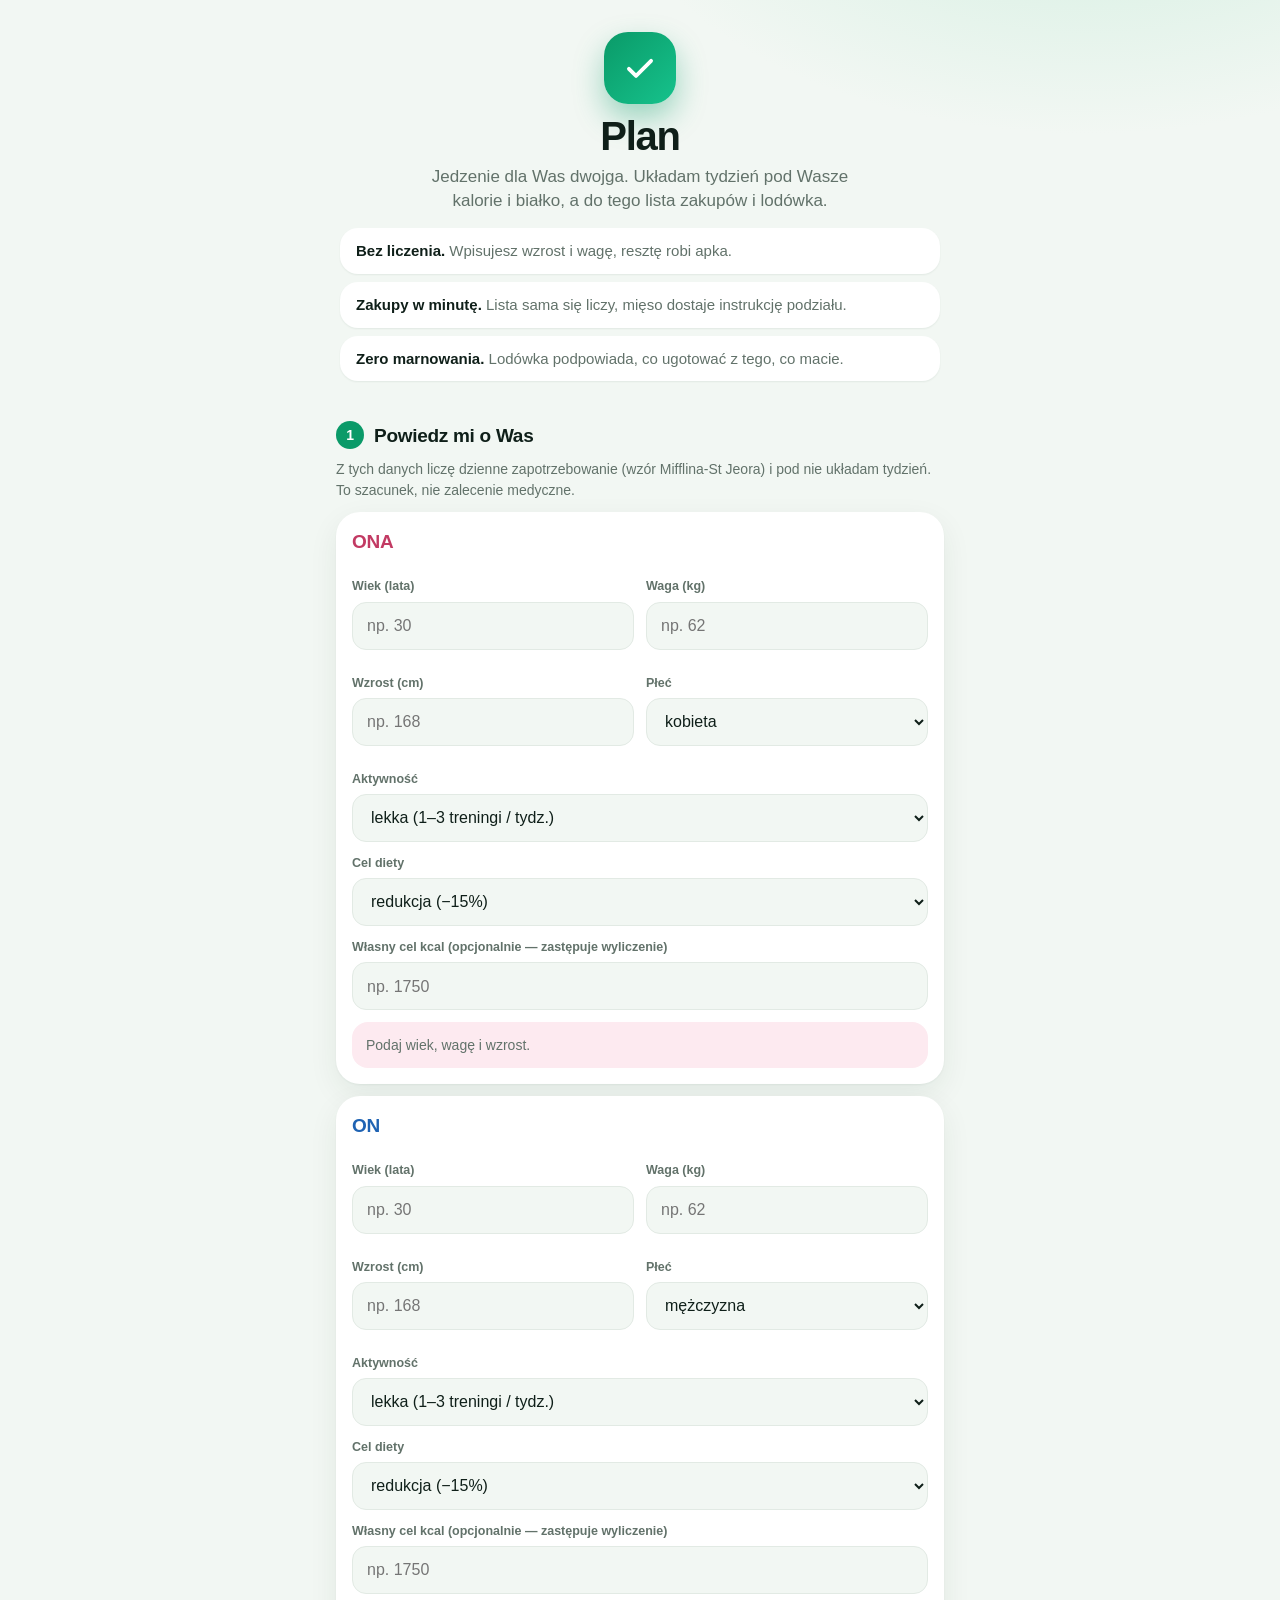
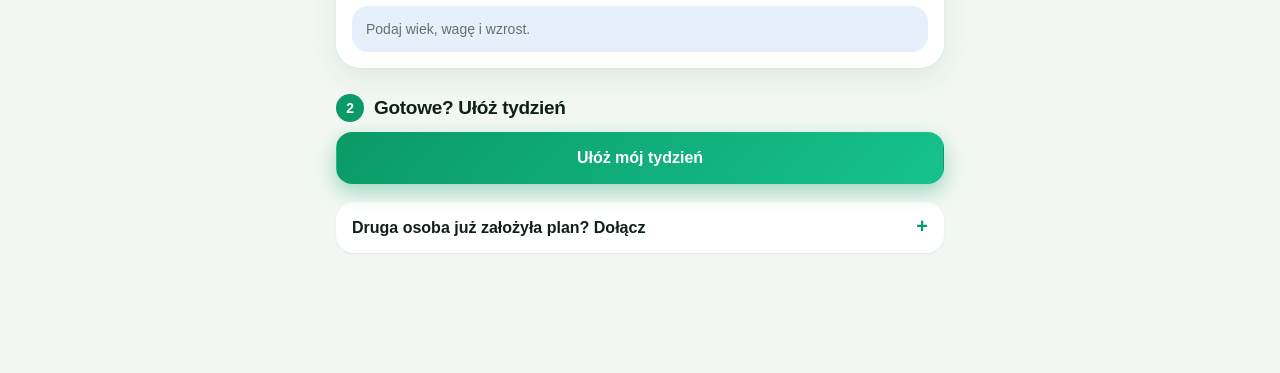
==== commit a4264bf8: "Gramy zamiast łyżek, nowy wygląd, zakładka Dziś, wprowadzenie dla nowych osób Co-Authored-By: Claude" ====
--- a/index.html
+++ b/index.html
@@ -5,7 +5,7 @@
 <meta name="viewport" content="width=device-width, initial-scale=1, viewport-fit=cover">
 <title>Plan</title>
 <link rel="manifest" href="manifest.json">
-<meta name="theme-color" content="#f4f2ec" media="(prefers-color-scheme: light)">
+<meta name="theme-color" content="#f3f7f2" media="(prefers-color-scheme: light)">
 <meta name="theme-color" content="#0f1311" media="(prefers-color-scheme: dark)">
 <meta name="apple-mobile-web-app-capable" content="yes">
 <meta name="apple-mobile-web-app-title" content="Plan">
@@ -16,11 +16,11 @@
 <body>
 <main id="view"><p class="pusty">Wczytuję bazę dań…</p></main>
 <nav id="tabs" hidden>
-  <button data-tab="tydzien"><svg viewBox="0 0 24 24" aria-hidden="true"><rect x="3" y="5" width="18" height="16" rx="3.5"/><path d="M3 10h18M8 3v4M16 3v4"/></svg><span>Tydzień</span></button>
+  <button data-tab="dzis"><svg viewBox="0 0 24 24" aria-hidden="true"><path d="M4 11l8-7 8 7v8.5a1.5 1.5 0 0 1-1.5 1.5h-3.5v-6h-6v6H5.5A1.5 1.5 0 0 1 4 19.5z"/></svg><span>Dziś</span></button>
+  <button data-tab="tydzien"><svg viewBox="0 0 24 24" aria-hidden="true"><rect x="3" y="5" width="18" height="16" rx="3.5"/><path d="M3 10h18M8 3v4M16 3v4"/></svg><span>Plan</span></button>
   <button data-tab="zakupy"><svg viewBox="0 0 24 24" aria-hidden="true"><path d="M5 8.5h14l-1.2 11.5H6.2z"/><path d="M9 8.5a3 3 0 0 1 6 0"/></svg><span>Zakupy</span></button>
   <button data-tab="lodowka"><svg viewBox="0 0 24 24" aria-hidden="true"><rect x="6" y="2.5" width="12" height="19" rx="3.5"/><path d="M6 10.5h12M9.5 6v1.8M9.5 13.5v3"/></svg><span>Lodówka</span></button>
-  <button data-tab="waga"><svg viewBox="0 0 24 24" aria-hidden="true"><rect x="3" y="4" width="18" height="16" rx="4.5"/><path d="M8.2 9.8a5 5 0 0 1 7.6 0M12 14l2.2-3"/></svg><span>Waga</span></button>
-  <button data-tab="ustawienia"><svg viewBox="0 0 24 24" aria-hidden="true"><path d="M4 7h9M17 7h3M4 17h3M11 17h9"/><circle cx="15" cy="7" r="2"/><circle cx="9" cy="17" r="2"/></svg><span>Ustawienia</span></button>
+  <button data-tab="wiecej"><svg viewBox="0 0 24 24" aria-hidden="true"><circle cx="5.5" cy="12" r="1.6"/><circle cx="12" cy="12" r="1.6"/><circle cx="18.5" cy="12" r="1.6"/></svg><span>Więcej</span></button>
 </nav>
 <div id="modal" hidden><div id="modal-box"></div></div>
 <script src="obrazki.js"></script>
--- a/style.css
+++ b/style.css
@@ -207,3 +207,187 @@
 .nowa-wersja { position: fixed; top: calc(10px + env(safe-area-inset-top)); left: 12px; right: 12px; max-width: 616px; margin: 0 auto; z-index: 20; background: var(--zielony); color: #fff; border-radius: 16px; padding: 10px 14px; display: flex; justify-content: space-between; align-items: center; gap: 8px; font-size: 14px; font-weight: 600; box-shadow: 0 8px 24px rgba(0, 0, 0, .3); }
 .nowa-wersja .btn { background: #fff; color: var(--zielony); border-color: #fff; }
 @media (prefers-color-scheme: dark) { .nowa-wersja { color: #0b1510; } }
+
+/* przełącznik (np. koktajl / drugie danie) */
+.seg { display: flex; gap: 4px; padding: 4px; background: var(--card); border: 1px solid var(--line); border-radius: 16px; margin: 6px 0 4px; box-shadow: var(--cien-maly); }
+.seg button { flex: 1; min-height: 42px; border: 0; border-radius: 12px; background: none; font-weight: 700; color: var(--mute); box-shadow: none; }
+.seg button.akt { background: var(--zielony-tlo); color: var(--zielony); }
+
+/* wybór dni i osób */
+.chips { display: flex; flex-wrap: wrap; gap: 6px; }
+.chip { min-height: 38px; padding: 0 14px; border-radius: 999px; border: 1px solid var(--line); background: var(--bg); font-weight: 650; font-size: 14px; box-shadow: none; }
+.chip.akt { background: var(--zielony-tlo); border-color: var(--zielony); color: var(--zielony); }
+.chip.ona.akt { background: var(--ona-tlo); border-color: var(--ona); color: var(--ona); }
+.chip.on.akt { background: var(--on-tlo); border-color: var(--on); color: var(--on); }
+
+.dzien-wiersz { display: flex; align-items: center; justify-content: space-between; gap: 8px; padding: 5px 0; border-bottom: 1px solid var(--line); }
+.dzien-wiersz:last-child { border-bottom: 0; }
+.chip:disabled { opacity: .45; text-decoration: line-through; }
+
+.kto-dnia { display: flex; flex-direction: column; gap: 4px; padding: 8px 0 2px; font-size: 14px; }
+.seg.mini { margin: 0; padding: 3px; }
+.seg.mini button { min-height: 36px; font-size: 13.5px; }
+
+details.dzien > summary > span { white-space: nowrap; }
+details.dzien > summary > b { white-space: normal; }
+
+/* plan: dwa tygodnie w jednym widoku */
+.tydzien { margin-bottom: 8px; }
+.tyg-gora { display: flex; align-items: center; justify-content: space-between; gap: 10px; margin-top: 22px; }
+.tyg-gora h2 { margin: 0; }
+.tyg-gora .znaczek { vertical-align: middle; margin-left: 6px; }
+.dodaj-tyg b { font-size: 17px; }
+/* zakupy: wybór dni */
+.rzad-nag { display: flex; align-items: center; justify-content: space-between; gap: 8px; flex-wrap: wrap; }
+.tyg-nag { display: flex; align-items: center; justify-content: space-between; margin: 14px 0 4px; }
+.dz-wiersz { display: flex; align-items: center; gap: 10px; width: 100%; min-height: 48px; padding: 6px 10px; margin: 4px 0; border: 1px solid var(--line); border-radius: 14px; background: var(--bg); color: var(--ink); text-align: left; box-shadow: none; font: inherit; }
+.dz-wiersz.akt { background: var(--zielony-tlo); border-color: var(--zielony); }
+.dz-wiersz.minal { opacity: .55; }
+.dz-wiersz .dz-d { flex: none; min-width: 84px; font-size: 15px; }
+.dz-wiersz .dz-o { flex: 1; font-size: 13px; color: var(--mute); line-height: 1.3; }
+.dz-wiersz .ptak { flex: none; width: 26px; height: 26px; border-radius: 8px; border: 2px solid var(--line); display: grid; place-items: center; font-weight: 800; color: #fff; }
+.dz-wiersz.akt .ptak { background: var(--zielony); border-color: var(--zielony); }
+.dz-wiersz .dzis-znacz { margin-left: 6px; font-style: normal; }
+/* zakupy: zero waste i woreczki */
+.poz small.zw { color: var(--ostrz); }
+ol.worki { margin: 4px 0 10px; padding-left: 20px; }
+ol.worki li { padding: 5px 0; line-height: 1.35; }
+ol.worki li small { display: block; color: var(--mute); font-size: 12.5px; }
+.znaczek.mroz { background: var(--on-tlo); color: var(--on); }
+
+/* ───────── paleta v34 ───────── */
+:root {
+  --bg: #f2f7f3; --bg2: #cfeede; --card: #ffffff; --ink: #0f1f19; --mute: #62726a; --line: #e2eae4;
+  --zielony: #0a9a68; --zielony2: #16c28c; --zielony-tlo: #dcf4e8;
+  --ona: #c23a63; --ona-tlo: #fdeaf0; --on: #1f63b3; --on-tlo: #e6f0fc;
+  --ostrz: #b0560a; --ostrz-tlo: #fff0dc;
+  --nav: rgba(255, 255, 255, .9);
+  --cien: 0 1px 2px rgba(15, 50, 35, .05), 0 10px 30px rgba(15, 50, 35, .07);
+  --cien-maly: 0 1px 2px rgba(15, 50, 35, .07);
+  --r: 24px;
+}
+@media (prefers-color-scheme: dark) {
+  :root {
+    --bg: #0c120f; --bg2: #12301f; --card: #17201b; --ink: #ecf2ee; --mute: #98a8a0; --line: #26312b;
+    --zielony: #4fd3a0; --zielony2: #7be6bb; --zielony-tlo: #173326;
+    --ona: #f391aa; --ona-tlo: #3a1f2a; --on: #86bcee; --on-tlo: #172a3e;
+    --ostrz: #f0b25e; --ostrz-tlo: #33270f;
+    --nav: rgba(23, 32, 27, .9);
+    --cien: 0 1px 2px rgba(0, 0, 0, .3), 0 10px 30px rgba(0, 0, 0, .3);
+    --cien-maly: 0 1px 2px rgba(0, 0, 0, .35);
+  }
+}
+body {
+  background: radial-gradient(700px 420px at 85% -160px, var(--bg2), transparent 70%), var(--bg);
+  background-attachment: fixed;
+  font-family: ui-rounded, "SF Pro Rounded", -apple-system, BlinkMacSystemFont, "Segoe UI", Roboto, sans-serif;
+}
+
+/* ───────── odświeżony wygląd (v34) ───────── */
+h1 { font-size: 32px; letter-spacing: -.03em; }
+.karta { border: 0; }
+.btn { min-height: 52px; border-radius: 16px; border-color: transparent; background: var(--card); box-shadow: var(--cien-maly), 0 0 0 1px var(--line) inset; }
+.btn.glowny { background: linear-gradient(135deg, var(--zielony), var(--zielony2)); box-shadow: 0 8px 20px color-mix(in srgb, var(--zielony) 35%, transparent); }
+.btn.maly { box-shadow: 0 0 0 1px var(--line) inset; }
+#tabs { border: 0; border-radius: 28px; padding: 6px; gap: 4px; box-shadow: 0 12px 36px rgba(10, 60, 40, .2), 0 0 0 1px rgba(0, 0, 0, .04); }
+#tabs button { border-radius: 22px; min-height: 56px; font-size: 10.5px; }
+#tabs button.akt { background: linear-gradient(135deg, var(--zielony), var(--zielony2)); color: #fff; box-shadow: 0 6px 14px color-mix(in srgb, var(--zielony) 35%, transparent); }
+@media (prefers-color-scheme: dark) { #tabs button.akt { color: #08140e; } }
+details.dzien { border: 0; }
+details.dzien.dzis { box-shadow: 0 0 0 2px var(--zielony2), var(--cien); }
+.obr { border-radius: 18px; }
+
+/* wskazówki */
+.wskazowka { background: linear-gradient(135deg, var(--zielony-tlo), color-mix(in srgb, var(--zielony-tlo) 40%, var(--card))); border-radius: 20px; padding: 14px 16px; margin: 12px 0; position: relative; }
+.wskazowka .wsk-et { display: inline-block; font-size: 11px; font-weight: 800; letter-spacing: .09em; text-transform: uppercase; color: var(--zielony); margin-bottom: 4px; }
+.wskazowka p { margin: 0 0 10px; font-size: 14.5px; line-height: 1.45; }
+
+/* ekran „Dziś” */
+.hero-gora small { color: var(--mute); font-weight: 600; }
+.hero-gora h1 { margin: 2px 0 8px; font-size: 36px; }
+.hero { border-radius: 28px; padding: 20px; margin: 14px 0; color: #fff; background: linear-gradient(145deg, #087a55, #12b383 60%, #52d6a6); box-shadow: 0 16px 36px rgba(10, 130, 90, .3); }
+.hero.ok { background: linear-gradient(145deg, #4b6bd6, #6f8cf0); box-shadow: 0 16px 36px rgba(70, 100, 220, .3); }
+.hero-et { display: inline-block; font-size: 12px; font-weight: 800; letter-spacing: .09em; text-transform: uppercase; opacity: .92; }
+.hero-dan { display: flex; gap: 14px; align-items: center; margin: 12px 0; }
+.hero-dan b { display: block; font-size: 21px; line-height: 1.2; letter-spacing: -.015em; }
+.hero-dan small { display: block; opacity: .9; margin-top: 4px; font-size: 13.5px; }
+.hero .obr.duzy { width: 84px; height: 84px; border-radius: 22px; box-shadow: 0 6px 18px rgba(0, 0, 0, .25); }
+.hero-liczby { display: flex; flex-wrap: wrap; gap: 6px; margin-bottom: 14px; }
+.hero-liczby span { background: rgba(255, 255, 255, .22); border-radius: 999px; padding: 4px 12px; font-size: 13px; font-weight: 700; }
+.hero-btn { background: #fff !important; color: #07684a !important; box-shadow: 0 6px 16px rgba(0, 0, 0, .15) !important; }
+.hero-btn.jasny { background: rgba(255, 255, 255, .22) !important; color: #fff !important; box-shadow: none !important; }
+.postep { display: grid; grid-template-columns: 1fr 1fr; gap: 10px; margin: 6px 0 4px; }
+.postep > div { background: var(--card); border-radius: 20px; padding: 12px 14px; box-shadow: var(--cien-maly); }
+.postep b { font-size: 11.5px; letter-spacing: .1em; }
+.postep .ona b, .postep .ona .pasek i { color: var(--ona); } .postep .on b, .postep .on .pasek i { color: var(--on); }
+.pasek { height: 8px; border-radius: 8px; background: var(--line); margin: 8px 0 6px; overflow: hidden; }
+.pasek i { display: block; height: 100%; border-radius: 8px; background: currentColor; transition: width .4s ease; }
+.postep small { color: var(--mute); font-size: 12.5px; }
+.posilki-dnia { padding: 6px 14px; }
+.pos-wiersz { display: flex; align-items: center; gap: 12px; padding: 12px 0; border-bottom: 1px solid var(--line); }
+.pos-wiersz:last-child { border-bottom: 0; }
+.pos-ptak { flex: none; position: relative; width: 30px; height: 30px; }
+.pos-ptak input { position: absolute; inset: 0; opacity: 0; width: 100%; height: 100%; margin: 0; cursor: pointer; }
+.pos-ptak span { display: grid; place-items: center; width: 30px; height: 30px; border-radius: 50%; border: 2px solid var(--line); color: transparent; font-weight: 800; transition: all .15s; }
+.pos-ptak span::after { content: '✓'; font-size: 16px; }
+.pos-ptak input:checked + span { background: var(--zielony); border-color: var(--zielony); color: #fff; }
+.pos-wiersz .pos-tx { flex: 1; min-width: 0; text-align: left; background: none; border: 0; padding: 0; box-shadow: none; }
+.pos-wiersz small { display: block; font-size: 11.5px; font-weight: 750; letter-spacing: .06em; text-transform: uppercase; color: var(--mute); }
+.pos-wiersz b { display: block; font-size: 16px; line-height: 1.3; font-weight: 650; }
+.pos-wiersz.nast .pos-ptak span { border-color: var(--zielony2); }
+.pos-wiersz.zjedzone b { text-decoration: line-through; color: var(--mute); }
+.pos-wiersz.zjedzone { opacity: .65; }
+.zad ul { margin: 6px 0 0; padding-left: 18px; }
+.pusta-karta { text-align: center; padding: 28px 18px; }
+.pusta-karta b { font-size: 18px; }
+
+/* Więcej */
+.kafel { display: flex; align-items: center; gap: 14px; width: 100%; text-align: left; background: var(--card); border: 0; border-radius: 22px; padding: 14px 16px; margin: 10px 0; box-shadow: var(--cien); }
+.kafel-ik { flex: none; width: 46px; height: 46px; border-radius: 15px; display: grid; place-items: center; background: var(--zielony-tlo); color: var(--zielony); }
+.kafel-ik svg { width: 24px; height: 24px; fill: none; stroke: currentColor; stroke-width: 1.8; stroke-linecap: round; stroke-linejoin: round; }
+.kafel-tx { flex: 1; }
+.kafel-tx b { display: block; font-size: 17px; }
+.kafel-tx small { color: var(--mute); font-size: 13px; }
+.kafel-str { color: var(--mute); font-size: 24px; }
+.wstecz { background: none; border: 0; padding: 6px 0; margin: 0 0 2px; font-weight: 700; color: var(--zielony); font-size: 16px; box-shadow: none; }
+details.faq { background: var(--card); border-radius: 18px; margin: 8px 0; padding: 0 16px; box-shadow: var(--cien-maly); }
+details.faq summary { cursor: pointer; font-weight: 650; padding: 14px 0; list-style: none; }
+details.faq summary::-webkit-details-marker { display: none; }
+details.faq summary::after { content: '+'; float: right; color: var(--zielony); font-size: 20px; line-height: 1; }
+details.faq[open] summary::after { content: '–'; }
+details.faq p { margin: 0 0 14px; color: var(--mute); font-size: 14.5px; }
+
+/* wprowadzenie dla nowych osób */
+.intro { text-align: center; padding: 18px 6px 4px; }
+.intro-ik { width: 76px; height: 76px; border-radius: 26px; margin: 0 auto 14px; display: grid; place-items: center; background: linear-gradient(135deg, var(--zielony), var(--zielony2)); color: #fff; box-shadow: 0 12px 28px color-mix(in srgb, var(--zielony) 35%, transparent); }
+.intro-ik svg { width: 38px; height: 38px; fill: none; stroke: currentColor; stroke-width: 1.8; stroke-linecap: round; stroke-linejoin: round; }
+.intro h2 { margin: 0 0 8px; font-size: 24px; }
+.intro p { color: var(--mute); font-size: 16px; margin: 0 0 18px; }
+.kropki { display: flex; justify-content: center; gap: 7px; margin-bottom: 18px; }
+.kropki i { width: 8px; height: 8px; border-radius: 8px; background: var(--line); }
+.kropki i.akt { width: 24px; background: var(--zielony); }
+
+/* ekran powitalny */
+.witaj { text-align: center; padding: 18px 4px 6px; }
+.witaj .logo { width: 72px; height: 72px; border-radius: 24px; margin: 0 auto 10px; display: grid; place-items: center; background: linear-gradient(135deg, var(--zielony), var(--zielony2)); color: #fff; box-shadow: 0 14px 30px color-mix(in srgb, var(--zielony) 38%, transparent); }
+.witaj .logo svg { width: 38px; height: 38px; fill: none; stroke: currentColor; stroke-width: 2.4; stroke-linecap: round; stroke-linejoin: round; }
+.witaj h1 { font-size: 40px; margin: 6px 0; }
+.witaj .lead { font-size: 17px; color: var(--mute); margin: 0 auto 14px; max-width: 420px; }
+.plusy { list-style: none; padding: 0; margin: 0 0 8px; text-align: left; }
+.plusy li { background: var(--card); border-radius: 18px; padding: 12px 16px; margin: 8px 0; box-shadow: var(--cien-maly); font-size: 15px; color: var(--mute); }
+.plusy b { color: var(--ink); }
+h2.krok { display: flex; align-items: center; gap: 10px; }
+h2.krok span { display: grid; place-items: center; width: 28px; height: 28px; border-radius: 50%; background: var(--zielony); color: #fff; font-size: 14px; font-weight: 800; flex: none; }
+
+/* zakupy: zwinięty wybór dni */
+details.wybor-dni { padding: 0; overflow: hidden; }
+details.wybor-dni > summary { list-style: none; display: flex; align-items: center; justify-content: space-between; gap: 10px; padding: 14px 16px; cursor: pointer; }
+details.wybor-dni > summary::-webkit-details-marker { display: none; }
+details.wybor-dni .wd-tx small { display: block; font-size: 11px; font-weight: 800; letter-spacing: .09em; text-transform: uppercase; color: var(--mute); }
+details.wybor-dni .wd-tx b { font-size: 17px; letter-spacing: -.01em; }
+details.wybor-dni .wd-zmien { flex: none; font-size: 13px; font-weight: 700; color: var(--zielony); background: var(--zielony-tlo); padding: 7px 14px; border-radius: 999px; }
+details.wybor-dni > :not(summary) { margin-left: 16px; margin-right: 16px; }
+details.wybor-dni > :last-child { margin-bottom: 16px; }
+.postep-zak { margin: 4px 0 0; }
+.postep-zak .pasek { color: var(--zielony); margin-bottom: 4px; }
+.postep-zak small { color: var(--mute); font-size: 12.5px; font-weight: 600; }
